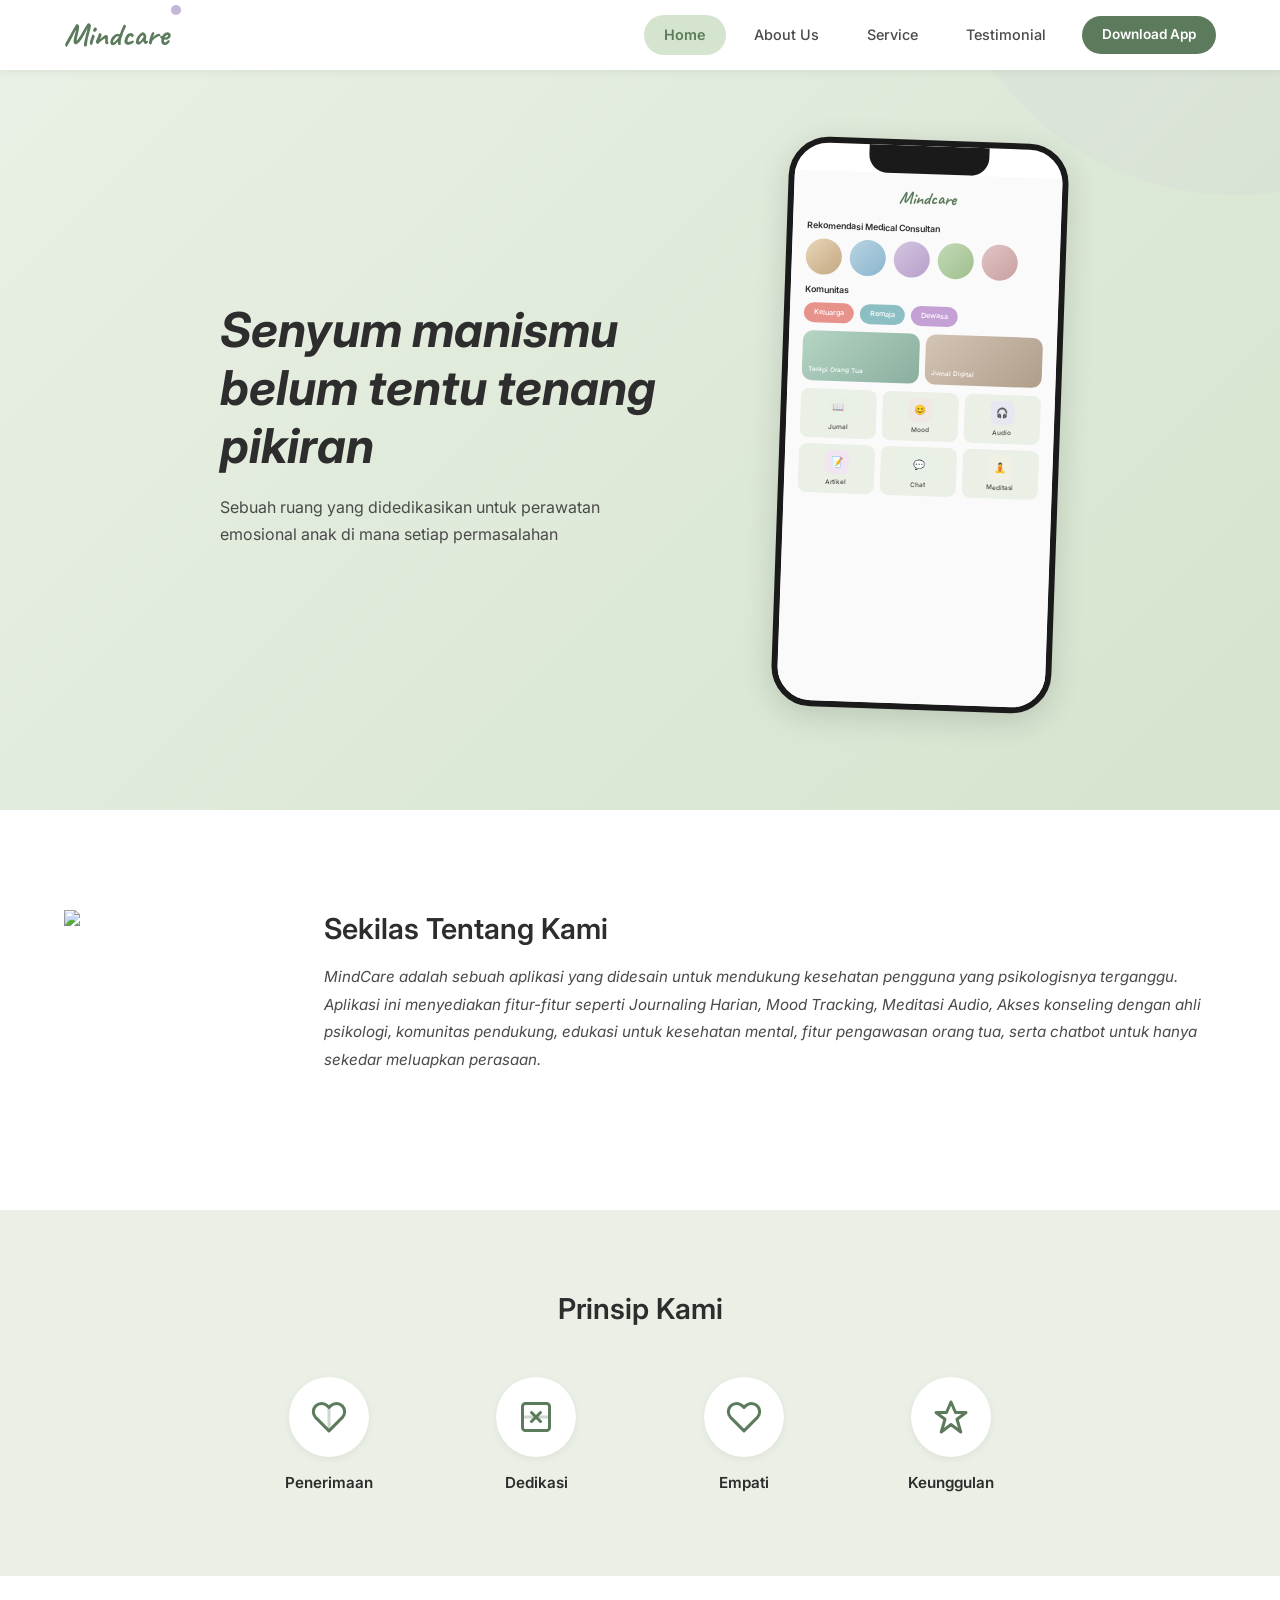
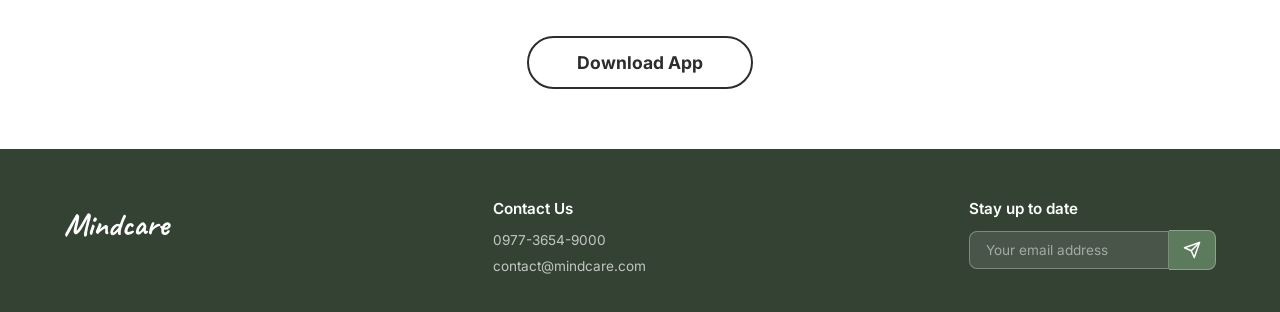
==== index.html @ 581509e9 "/MindCare" ====
<!DOCTYPE html>
<html lang="id">
<head>
  <meta charset="UTF-8">
  <meta name="viewport" content="width=device-width, initial-scale=1.0">
  <title>MindCare - Perawatan Emosional untuk Kesehatan Mental</title>
  <meta name="description" content="MindCare adalah aplikasi yang didesain untuk mendukung kesehatan mental pengguna. Journaling Harian, Mood Tracking, Meditasi Audio, dan konseling profesional.">
  <link rel="stylesheet" href="style.css">
</head>
<body>

  <!-- ===== NAVIGATION ===== -->
  <nav class="navbar" id="navbar">
    <div class="container">
      <div class="nav-logo" id="nav-logo">Mindcare</div>
      <div class="nav-links" id="nav-links">
        <a href="#" data-page="home" class="active">Home</a>
        <a href="#" data-page="about">About Us</a>
        <a href="#" data-page="service">Service</a>
        <a href="#" data-page="testimonial">Testimonial</a>
 <a href="../mindcare-mobile/index.html" class="nav-download" id="nav-download-btn" target="_blank">Download App</a>
      </div>
      <div class="hamburger" id="hamburger">
        <span></span>
        <span></span>
        <span></span>
      </div>
    </div>
  </nav>
  <div class="nav-overlay" id="nav-overlay"></div>

  <!-- ========================================
       PAGE: HOME
       ======================================== -->
  <main id="page-home" class="page active">

    <!-- Hero Section -->
    <section class="hero" id="hero">
      <div class="container">
        <div class="hero-content animate-on-scroll">
          <h1>Senyum manismu belum tentu tenang pikiran</h1>
          <p>Sebuah ruang yang didedikasikan untuk perawatan emosional anak di mana setiap permasalahan</p>
        </div>
        <div class="hero-phone">
          <div class="phone-mockup">
            <div class="phone-notch"></div>
            <div class="phone-screen">
              <div class="phone-header">Mindcare</div>
              
              <div class="phone-section-title">Rekomendasi Medical Consultan</div>
              <div class="phone-avatars">
                <div class="phone-avatar" style="background: linear-gradient(135deg, #E8D5B7, #C4A882);"></div>
                <div class="phone-avatar" style="background: linear-gradient(135deg, #B8D4E3, #8BB5CC);"></div>
                <div class="phone-avatar" style="background: linear-gradient(135deg, #D5C4E0, #B5A0C9);"></div>
                <div class="phone-avatar" style="background: linear-gradient(135deg, #C4D9B8, #9EBF8B);"></div>
                <div class="phone-avatar" style="background: linear-gradient(135deg, #E0C4C4, #C9A0A0);"></div>
              </div>

              <div class="phone-section-title">Komunitas</div>
              <div class="phone-categories">
                <span class="phone-category" style="background: #E8928C;">Keluarga</span>
                <span class="phone-category" style="background: #8BBFC4;">Remaja</span>
                <span class="phone-category" style="background: #C4A0D5;">Dewasa</span>
              </div>

              <div class="phone-mini-cards">
                <div class="phone-mini-card" style="background: linear-gradient(135deg, #B5D4C4, #8AAF9E);">Terapi Orang Tua</div>
                <div class="phone-mini-card" style="background: linear-gradient(135deg, #D4C4B5, #AF9E8A);">Jurnal Digital</div>
              </div>

              <div class="phone-features">
                <div class="phone-feature-item">
                  <div class="phone-feature-icon" style="background: #E8F0E5;">📖</div>
                  <span class="phone-feature-label">Jurnal</span>
                </div>
                <div class="phone-feature-item">
                  <div class="phone-feature-icon" style="background: #F0E8E5;">😊</div>
                  <span class="phone-feature-label">Mood</span>
                </div>
                <div class="phone-feature-item">
                  <div class="phone-feature-icon" style="background: #E5E8F0;">🎧</div>
                  <span class="phone-feature-label">Audio</span>
                </div>
                <div class="phone-feature-item">
                  <div class="phone-feature-icon" style="background: #F0E5F0;">📝</div>
                  <span class="phone-feature-label">Artikel</span>
                </div>
                <div class="phone-feature-item">
                  <div class="phone-feature-icon" style="background: #E8F0E8;">💬</div>
                  <span class="phone-feature-label">Chat</span>
                </div>
                <div class="phone-feature-item">
                  <div class="phone-feature-icon" style="background: #F0F0E5;">🧘</div>
                  <span class="phone-feature-label">Meditasi</span>
                </div>
              </div>
            </div>
          </div>
        </div>
      </div>
    </section>

    <!-- About Section -->
    <section class="about-section">
      <div class="container">
        <div class="about-illustration animate-on-scroll slide-left">
        <img src="./images/megang-hati.jpeg" />
        </div>
        <div class="about-text animate-on-scroll slide-right">
          <h2>Sekilas Tentang Kami</h2>
          <p>MindCare adalah sebuah aplikasi yang didesain untuk mendukung kesehatan pengguna yang psikologisnya terganggu. Aplikasi ini menyediakan fitur-fitur seperti Journaling Harian, Mood Tracking, Meditasi Audio, Akses konseling dengan ahli psikologi, komunitas pendukung, edukasi untuk kesehatan mental, fitur pengawasan orang tua, serta chatbot untuk hanya sekedar meluapkan perasaan.</p>
        </div>
      </div>
    </section>

    <!-- Principles Section -->
    <section class="principles-section">
      <h2 class="animate-on-scroll">Prinsip Kami</h2>
      <div class="principles-grid">
        <div class="principle-card animate-on-scroll">
          <div class="principle-icon">
            <svg viewBox="0 0 24 24" fill="none" stroke="currentColor" stroke-width="2" stroke-linecap="round" stroke-linejoin="round">
              <path d="M20.84 4.61a5.5 5.5 0 0 0-7.78 0L12 5.67l-1.06-1.06a5.5 5.5 0 0 0-7.78 7.78l1.06 1.06L12 21.23l7.78-7.78 1.06-1.06a5.5 5.5 0 0 0 0-7.78z"/>
              <path d="M12 5.67L12 21.23" opacity="0.3"/>
            </svg>
          </div>
          <span>Penerimaan</span>
        </div>
        <div class="principle-card animate-on-scroll">
          <div class="principle-icon">
            <svg viewBox="0 0 24 24" fill="none" stroke="currentColor" stroke-width="2" stroke-linecap="round" stroke-linejoin="round">
              <rect x="3" y="3" width="18" height="18" rx="2" ry="2"/>
              <line x1="9" y1="9" x2="15" y2="15"/>
              <line x1="15" y1="9" x2="9" y2="15"/>
              <path d="M3 12h18" opacity="0.3"/>
            </svg>
          </div>
          <span>Dedikasi</span>
        </div>
        <div class="principle-card animate-on-scroll">
          <div class="principle-icon">
            <svg viewBox="0 0 24 24" fill="none" stroke="currentColor" stroke-width="2" stroke-linecap="round" stroke-linejoin="round">
              <path d="M20.84 4.61a5.5 5.5 0 0 0-7.78 0L12 5.67l-1.06-1.06a5.5 5.5 0 0 0-7.78 7.78l1.06 1.06L12 21.23l7.78-7.78 1.06-1.06a5.5 5.5 0 0 0 0-7.78z"/>
            </svg>
          </div>
          <span>Empati</span>
        </div>
        <div class="principle-card animate-on-scroll">
          <div class="principle-icon">
            <svg viewBox="0 0 24 24" fill="none" stroke="currentColor" stroke-width="2" stroke-linecap="round" stroke-linejoin="round">
              <path d="M12 2L9 9H2l6 4.5L5.5 22 12 17l6.5 5L16 13.5 22 9h-7L12 2z"/>
            </svg>
          </div>
          <span>Keunggulan</span>
        </div>
      </div>
    </section>

    <!-- Download CTA -->
    <section class="download-cta">
      <button class="download-btn animate-on-scroll">Download App</button>
    </section>

  </main>

  <!-- ========================================
       PAGE: ABOUT US
       ======================================== -->
  <main id="page-about" class="page">

    <div class="about-page-header">
      <h1 class="animate-on-scroll">Mengenal Lebih Dalam</h1>
    </div>

    <!-- Why We're Here -->
    <section class="about-card">
      <div class="container animate-on-scroll">
        <div class="about-card-image" style="background-image: url('images/about_window.jpg'); background-color: #4A6B5A;"></div>
        <div class="about-card-text">
          <h3>Mengapa Kami Hadir?</h3>
          <p>Stres, bingung mau cerita ke mana, hingga mahalnya biaya konsultasi psikolog sering kali membuat kita merasa buntu. Padahal, emosi yang dibiarkan menumpuk bisa berdampak buruk bagi diri sendiri dan orang lain. MindCare lahir dari keresahan tersebut untuk menjadi teman yang selalu ada dan relevan dengan setiap masalah.</p>
        </div>
      </div>
    </section>

    <!-- Vision & Mission -->
    <section class="vision-section">
      <div class="container">
        <h3 class="animate-on-scroll">Visi dan Misi Kami</h3>
        <h2 class="animate-on-scroll">Membangun Kesadaran, Menjembatani Komunikasi</h2>
        <div class="vision-image animate-on-scroll" style="background-image: url('images/visi-misi.png');"></div>
        <p class="animate-on-scroll">Kesehatan mental anak muda sering kali butuh perhatian khusus. Lewat fitur pengawasan orang tua yang transparan, MindCare membantu menjembatani komunikasi yang sehat, sehingga orang tua bisa lebih peka dan mendukung anak melewati fase sulitnya.</p>
      </div>
    </section>

    <!-- Solution -->
    <section class="solution-section">
      <div class="container">
        <h2 class="animate-on-scroll">Solusi dalam Satu Genggaman</h2>
        <div class="solution-card animate-on-scroll">
          <div class="solution-card-text">
            <p>Lacak perasaanmu dengan Mood Tracking, luapkan semuanya di Journaling, atau tenangkan diri lewat Meditasi Audio. Butuh teman ngobrol sekarang juga? Ada chatbot yang siap mendengarkan. Jika butuh bantuan lebih, kamu bisa langsung terhubung dengan psikolog profesional secara daring.</p>
          </div>
          <div class="solution-card-image" style="background-image: url('images/service_parents.jpg');"></div>
        </div>
      </div>
    </section>

    <!-- Safe Space -->
    <section class="safe-space-section">
      <div class="container">
        <h2 class="animate-on-scroll">Ruang Aman Anda, Tanpa Penghakiman</h2>
        <div class="safe-space-image animate-on-scroll" style="background-image: ur('images/ruang-aman.png');"></div>
        <p class="animate-on-scroll">Belum siap bercerita ke orang terdekat? MindCare siap menjadi support system andalanmu. Lewat komunitas pendukung dan ruang yang privat, mari bersama-sama mengelola stres, meredakan kecemasan, dan belajar mencintai diri sendiri.</p>
      </div>
    </section>

    <section class="download-cta">
      <button class="download-btn animate-on-scroll">Download App</button>
    </section>

  </main>

  <!-- ========================================
       PAGE: SERVICE
       ======================================== -->
  <main id="page-service" class="page">

    <div class="service-page-header">
      <h1 class="animate-on-scroll">Layanan Kami</h1>
      <p class="animate-on-scroll">Bisa digunakan oleh siapa saja?</p>
    </div>

    <section class="service-cards-section">
      <div class="container">

        <!-- Service 1: Diri Sendiri -->
        <div class="service-card animate-on-scroll">
          <div class="service-card-image" style="background-image: url('images/service_self.jpg'); background-color: #7A9E7A;">
            <div class="service-card-overlay">
              <span class="label">Layanan</span>
              <h3>Diri Sendiri</h3>
              <p>Temukan ruang aman untuk memahami emosional, meredakan kecemasan, dan belajar mencintai dirimu sendiri</p>
            </div>
          </div>
          <div class="service-card-side" style="background-image: url('images/service_self.jpg'); background-color: #8BAF8B; filter: brightness(0.9); background-position: right center;"></div>
        </div>

        <!-- Service 2: Orang Tua -->
        <div class="service-card reverse animate-on-scroll">
          <div class="service-card-image" style="background-image: url('images/service_parents.jpg'); background-color: #7A9E7A;">
            <div class="service-card-overlay">
              <h3>Orang Tua</h3>
              <p>Ruang bagi ayah dan ibu untuk berbagi beban, mengatasi stres pengasuhan, dan memahami tumbuh kembang anak</p>
            </div>
          </div>
          <div class="service-card-side" style="background-image: url('images/service_parents.jpg'); background-color: #8BAF8B; filter: brightness(0.9); background-position: left center;"></div>
        </div>

        <!-- Service 3: Psikolog -->
        <div class="service-card animate-on-scroll">
          <div class="service-card-image" style="background-image: url('images/service_psikolog.jpg'); background-color: #7A9E7A;">
            <div class="service-card-overlay">
              <h3>Psikolog</h3>
              <p>Konsultasi privat dimana saja bersama para ahli profesional yang siap mendengarkan dan membimbingmu keluar dari masa sulit</p>
            </div>
          </div>
          <div class="service-card-side" style="background-image: url('images/service_psikolog.jpg'); background-color: #8BAF8B; filter: brightness(0.9); background-position: right center;"></div>
        </div>

      </div>
    </section>

    <!-- Service Advantages -->
    <section class="service-advantages">
      <h2 class="animate-on-scroll">Kelebihan Layanan</h2>
      <div class="advantages-grid">
        <div class="advantage-card animate-on-scroll">
          <svg class="advantage-icon" viewBox="0 0 64 64" fill="none" stroke="currentColor" stroke-width="2">
            <circle cx="32" cy="24" r="10"/>
            <path d="M20 52c0-8 5-14 12-14s12 6 12 14"/>
            <path d="M32 10v-4M32 58v-4M10 32H6M58 32h-4" stroke-dasharray="2 2"/>
            <circle cx="32" cy="32" r="28"/>
          </svg>
          <h4>Layanan Daring</h4>
          <p>Konsultasi melalui video, telepon, chat dengan nyaman di rumah Anda</p>
        </div>
        <div class="advantage-card animate-on-scroll">
          <svg class="advantage-icon" viewBox="0 0 64 64" fill="none" stroke="currentColor" stroke-width="2">
            <rect x="14" y="8" width="36" height="48" rx="4"/>
            <circle cx="32" cy="32" r="12"/>
            <path d="M28 32l3 3 5-6"/>
            <line x1="26" y1="14" x2="38" y2="14"/>
            <line x1="26" y1="50" x2="38" y2="50"/>
          </svg>
          <h4>Layanan Tatap Muka</h4>
          <p>Sebuah ruang yang ramah, elas menemukan nyaman di rumah Anda</p>
        </div>
        <div class="advantage-card animate-on-scroll">
          <svg class="advantage-icon" viewBox="0 0 64 64" fill="none" stroke="currentColor" stroke-width="2">
            <circle cx="32" cy="20" r="14"/>
            <path d="M24 20h16"/>
            <path d="M32 12v16"/>
            <path d="M32 34v10"/>
            <path d="M24 52h16"/>
            <rect x="22" y="48" width="20" height="8" rx="2"/>
          </svg>
          <h4>Jam Fleksibel</h4>
          <p>Jam yang bisa disesuaikan dengan kebutuhan Anda</p>
        </div>
      </div>
    </section>

    <section class="download-cta">
      <button class="download-btn animate-on-scroll">Download App</button>
    </section>

  </main>

  <!-- ========================================
       PAGE: TESTIMONIAL
       ======================================== -->
  <main id="page-testimonial" class="page">

    <div class="testimonial-page-header">
      <h1 class="animate-on-scroll">Apa Kata Mereka?</h1>
    </div>

    <section class="testimonial-cards-section">
      <div class="container">

        <!-- Testimonial 1 -->
        <div class="testimonial-card animate-on-scroll">
          <div class="testimonial-card-image circle-mask">
            <div class="circle-img" style="background-image: url('images/testimonial1.jpg'); background-color: #C4A882;"></div>
          </div>
          <div class="testimonial-card-text">
            <p>"Sebagai psikolog yang sehari-hari menangani klien dengan gangguan kecemasan dan depresi ringan hingga sedang, saya melihat MindCare sebagai alat pendamping yang sangat membantu. Yang paling saya apresiasi adalah fitur pengawasan orang tua yang tetap menghormati privasi remaja — orang tua bisa melihat ringkasan suasana hati tanpa membaca detail jurnal anak. Ini langkah bijak untuk mencegah risiko sekaligus membangun komunikasi sehat dalam keluarga.<br><br><strong>Fitur Mood Tracking</strong> dan <strong>Journaling Harian</strong> yang terstruktur membantu klien saya lebih sadar akan pola emosi mereka. Saya juga sering merekomendasikan sesi <strong>Meditasi Audio</strong> singkat (5-10 menit) sebagai teknik grounding ketika serangan panik muncul. Edukasi kesehatan mental yang disajikan dengan bahasa ringan dan berbasis bukti ilmiah juga sangat membantu mengurangi stigma. MindCare bukan pengganti terapi tatap muka, tapi ia adalah jembatan yang aman dan profesional menuju pemulihan."</p>
          </div>
        </div>

        <!-- Testimonial 2 -->
        <div class="testimonial-card reverse animate-on-scroll">
          <div class="testimonial-card-text">
            <p>"Awalnya saya ragu mau curhat ke psikolog karena malu dan takut dihakimi. Tapi kondisi saya semakin buruk: sering overthinking, sulit tidur, dan tiba-tiba merasa kosong. Sejak instal MindCare, saya mulai pelan-pelan. Fitur chatbot benar-benar penyelamat di tengah malam — saya bisa meluapkan semua isi kepala tanpa takut dinilai. Chatbot-nya tidak kaku, responsnya hangat seperti ngobrol dengan teman.<br><br>Saya juga rutin melakukan <strong>Mood Tracking</strong> dan jadi sadar bahwa suasana hati saya drop setiap hari Minggu malam. Dari artikel edukasi di aplikasi, saya belajar bahwa itu tanda <strong>Sunday Blues</strong> yang serius. Lalu saya ikut komunitas online-nya, di sana ada banyak orang dengan cerita serupa. Rasanya lega tidak sendirian.<br><br>Bulan lalu saya akhirnya berani mencoba sesi konseling online dengan psikolog MindCare. Ternyata tidak seseram yang saya bayangkan. Sekarang saya sudah lebih teratur jurnal, meditasi, dan jauh lebih tenang. Aplikasi ini seperti saku kecil yang selalu siap mendengar."</p>
          </div>
          <div class="testimonial-card-image circle-mask">
            <div class="circle-img" style="background-image: url('images/testimonial2.jpg'); background-color: #5C7A5C;"></div>
          </div>
        </div>

        <!-- Testimonial 3 -->
        <div class="testimonial-card animate-on-scroll">
          <div class="testimonial-card-image circle-mask">
            <div class="circle-img" style="background-image: url('images/testimonial3.jpg'); background-color: #C4B882;"></div>
          </div>
          <div class="testimonial-card-text">
            <p>"Anak saya yang remaja sering terlihat tertutup dan mudah marah. Saya khawatir, tapi kalau langsung ditanya langsung dia malah semakin menjadi. Lewat fitur pengawasan orang tua di MindCare, saya bisa melihat laporan suasana hati anak tanpa mengintip privacy-nya. Saat indikator 'stres tinggi' muncul beberapa hari berturut-turut, aplikasi memberi notifikasi untuk saya agar lebih mendukung.<br><br>Saya jadi bisa mendekatinya dengan cara yang lebih lembut. Fitur ini bukan untuk memata-matai, tapi untuk menyelamatkan."</p>
          </div>
        </div>

      </div>
    </section>

    <section class="download-cta">
      <button class="download-btn animate-on-scroll">Download App</button>
    </section>

  </main>

  <!-- ===== FOOTER ===== -->
  <footer class="footer">
    <div class="container">
      <div class="footer-logo">Mindcare</div>
      <div class="footer-contact">
        <h4>Contact Us</h4>
        <p>0977-3654-9000</p>
        <p>contact@mindcare.com</p>
      </div>
      <div class="footer-subscribe">
        <h4>Stay up to date</h4>
        <div class="email-input">
          <input type="email" placeholder="Your email address" id="email-subscribe">
          <button type="button" aria-label="Subscribe">
            <svg viewBox="0 0 24 24" fill="none" stroke="currentColor" stroke-width="2" stroke-linecap="round" stroke-linejoin="round">
              <line x1="22" y1="2" x2="11" y2="13"/>
              <polygon points="22 2 15 22 11 13 2 9 22 2"/>
            </svg>
          </button>
        </div>
      </div>
    </div>
  </footer>

  <script src="script.js"></script>
</body>
</html>
---- style.css ----
/* ============================================
   MindCare - Mental Health Application Website
   Color Palette: Sage Green, Cream, Lavender
   ============================================ */

@import url('https://fonts.googleapis.com/css2?family=Caveat:wght@400;500;600;700&family=Inter:wght@300;400;500;600;700&display=swap');

/* ---- CSS Custom Properties ---- */
:root {
  --sage: #8BAF8B;
  --sage-light: #D4E4CE;
  --sage-lighter: #EAF0E5;
  --sage-dark: #5C7A5C;
  --sage-muted: #A8C5A0;
  --sage-card: #B5D2A8;
  --cream: #FAF8F3;
  --lavender: #C4B5D9;
  --lavender-light: #E0D8EC;
  --dark-green: #344234;
  --dark: #1E1E1E;
  --text-dark: #2D2D2D;
  --text-body: #4A4A4A;
  --text-light: #6B6B6B;
  --white: #FFFFFF;
  --shadow-sm: 0 2px 8px rgba(0, 0, 0, 0.06);
  --shadow-md: 0 4px 16px rgba(0, 0, 0, 0.1);
  --shadow-lg: 0 8px 32px rgba(0, 0, 0, 0.14);
  --radius-sm: 8px;
  --radius-md: 16px;
  --radius-lg: 24px;
  --radius-xl: 36px;
  --transition: all 0.3s cubic-bezier(0.4, 0, 0.2, 1);
  --font-logo: 'Caveat', cursive;
  --font-body: 'Inter', sans-serif;
}

/* ---- Reset & Base ---- */
*, *::before, *::after {
  margin: 0;
  padding: 0;
  box-sizing: border-box;
}

html {
  scroll-behavior: smooth;
  font-size: 16px;
}

body {
  font-family: var(--font-body);
  color: var(--text-dark);
  background: var(--cream);
  line-height: 1.6;
  overflow-x: hidden;
}

h1, h2, h3, h4, h5, h6 {
  line-height: 1.3;
  font-weight: 600;
}

a {
  text-decoration: none;
  color: inherit;
}

ul {
  list-style: none;
}

img {
  max-width: 100%;
  height: auto;
  display: block;
}

.container {
  max-width: 1200px;
  margin: 0 auto;
  padding: 0 24px;
}

/* ---- Page Visibility ---- */
.page {
  display: none;
}

.page.active {
  display: block;
  animation: fadeIn 0.4s ease;
}

@keyframes fadeIn {
  from { opacity: 0; transform: translateY(10px); }
  to { opacity: 1; transform: translateY(0); }
}

/* ===========================
   NAVIGATION
   =========================== */
.navbar {
  position: fixed;
  top: 0;
  left: 0;
  width: 100%;
  z-index: 1000;
  background: var(--white);
  box-shadow: var(--shadow-sm);
  transition: var(--transition);
}

.navbar .container {
  display: flex;
  align-items: center;
  justify-content: space-between;
  height: 70px;
}

.nav-logo {
  font-family: var(--font-logo);
  font-size: 2rem;
  font-weight: 700;
  color: var(--sage-dark);
  cursor: pointer;
  position: relative;
}

.nav-logo::after {
  content: '';
  position: absolute;
  top: -4px;
  right: -12px;
  width: 10px;
  height: 10px;
  border-radius: 50%;
  background: var(--lavender);
}

.nav-links {
  display: flex;
  align-items: center;
  gap: 8px;
}

.nav-links a {
  padding: 8px 20px;
  border-radius: 20px;
  font-size: 0.9rem;
  font-weight: 500;
  color: var(--text-body);
  transition: var(--transition);
  position: relative;
}

.nav-links a:hover {
  color: var(--sage-dark);
  background: var(--sage-lighter);
}

.nav-links a.active {
  background: var(--sage-light);
  color: var(--sage-dark);
  font-weight: 600;
}

.nav-links .nav-download {
  background: var(--sage-dark);
  color: var(--white);
  font-weight: 600;
  padding: 8px 20px;
  border-radius: 20px;
  margin-left: 8px;
  font-size: 0.85rem;
}

.nav-links .nav-download:hover {
  background: var(--sage);
  transform: translateY(-1px);
  box-shadow: var(--shadow-sm);
}

/* Hamburger */
.hamburger {
  display: none;
  flex-direction: column;
  gap: 5px;
  cursor: pointer;
  padding: 6px;
  z-index: 1001;
}

.hamburger span {
  width: 26px;
  height: 3px;
  background: var(--text-dark);
  border-radius: 3px;
  transition: var(--transition);
}

.hamburger.open span:nth-child(1) {
  transform: rotate(45deg) translate(5px, 6px);
}

.hamburger.open span:nth-child(2) {
  opacity: 0;
}

.hamburger.open span:nth-child(3) {
  transform: rotate(-45deg) translate(5px, -6px);
}

/* ===========================
   HERO SECTION
   =========================== */
.hero {
  padding: 120px 0 80px;
  background: linear-gradient(135deg, var(--sage-lighter) 0%, var(--sage-light) 100%);
  min-height: 90vh;
  display: flex;
  align-items: center;
  position: relative;
  overflow: hidden;
}

.hero::before {
  content: '';
  position: absolute;
  top: -50%;
  right: -20%;
  width: 600px;
  height: 600px;
  border-radius: 50%;
  background: rgba(196, 181, 217, 0.1);
  pointer-events: none;
}

.hero .container {
  display: flex;
  align-items: center;
  justify-content: space-between;
  gap: 60px;
}

.hero-content {
  flex: 1;
  max-width: 500px;
}

.hero-content h1 {
  font-family: var(--font-body);
  font-size: 3rem;
  font-weight: 700;
  color: var(--text-dark);
  margin-bottom: 20px;
  line-height: 1.2;
  font-style: italic;
}

.hero-content p {
  font-size: 1rem;
  color: var(--text-body);
  max-width: 380px;
  line-height: 1.7;
}

.hero-phone {
  flex-shrink: 0;
}

/* ---- Phone Mockup ---- */
.phone-mockup {
  width: 280px;
  height: 570px;
  border-radius: 40px;
  border: 6px solid #1a1a1a;
  background: var(--white);
  position: relative;
  overflow: hidden;
  box-shadow: 
    var(--shadow-lg),
    inset 0 0 0 2px rgba(255, 255, 255, 0.1);
  transform: rotate(2deg);
  transition: var(--transition);
}

.phone-mockup:hover {
  transform: rotate(0deg) scale(1.02);
}

.phone-notch {
  width: 120px;
  height: 28px;
  background: #1a1a1a;
  border-radius: 0 0 18px 18px;
  margin: 0 auto;
  position: relative;
  z-index: 2;
}

.phone-screen {
  padding: 10px 14px;
  height: calc(100% - 28px);
  overflow: hidden;
  background: #fafafa;
}

.phone-header {
  font-family: var(--font-logo);
  font-size: 1.1rem;
  font-weight: 700;
  color: var(--sage-dark);
  margin-bottom: 10px;
  text-align: center;
}

.phone-section-title {
  font-size: 0.55rem;
  font-weight: 600;
  color: var(--text-dark);
  margin-bottom: 6px;
  margin-top: 8px;
}

.phone-avatars {
  display: flex;
  gap: 8px;
  margin-bottom: 8px;
}

.phone-avatar {
  width: 36px;
  height: 36px;
  border-radius: 50%;
  flex-shrink: 0;
}

.phone-categories {
  display: flex;
  gap: 6px;
  flex-wrap: wrap;
  margin-bottom: 8px;
}

.phone-category {
  padding: 4px 10px;
  border-radius: 12px;
  font-size: 0.45rem;
  font-weight: 500;
  color: var(--white);
}

.phone-features {
  display: grid;
  grid-template-columns: repeat(3, 1fr);
  gap: 6px;
  margin-top: 8px;
}

.phone-feature-item {
  display: flex;
  flex-direction: column;
  align-items: center;
  gap: 3px;
  padding: 6px 4px;
  border-radius: 8px;
  background: var(--sage-lighter);
}

.phone-feature-icon {
  width: 24px;
  height: 24px;
  border-radius: 6px;
  display: flex;
  align-items: center;
  justify-content: center;
  font-size: 0.6rem;
}

.phone-feature-label {
  font-size: 0.4rem;
  text-align: center;
  color: var(--text-body);
  font-weight: 500;
}

.phone-mini-cards {
  display: grid;
  grid-template-columns: 1fr 1fr;
  gap: 6px;
  margin-top: 8px;
}

.phone-mini-card {
  height: 50px;
  border-radius: 10px;
  padding: 6px;
  font-size: 0.4rem;
  color: var(--white);
  font-weight: 500;
  display: flex;
  align-items: flex-end;
}

/* ===========================
   ABOUT SECTION (Home)
   =========================== */
.about-section {
  padding: 100px 0;
  background: var(--white);
}

.about-section .container {
  display: flex;
  align-items: flex-start;
  gap: 60px;
}

.about-illustration {
  flex-shrink: 0;
  width: 200px;
  height: 200px;
}

.about-illustration svg {
  width: 100%;
  height: 100%;
}

.about-text {
  flex: 1;
}

.about-text h2 {
  font-size: 1.8rem;
  color: var(--text-dark);
  margin-bottom: 16px;
}

.about-text p {
  font-size: 0.95rem;
  color: var(--text-body);
  line-height: 1.8;
  font-style: italic;
}

/* ===========================
   PRINCIPLES SECTION
   =========================== */
.principles-section {
  padding: 80px 0;
  background: var(--sage-lighter);
}

.principles-section h2 {
  text-align: center;
  font-size: 1.8rem;
  margin-bottom: 50px;
  color: var(--text-dark);
}

.principles-grid {
  display: grid;
  grid-template-columns: repeat(4, 1fr);
  gap: 30px;
  max-width: 800px;
  margin: 0 auto;
}

.principle-card {
  display: flex;
  flex-direction: column;
  align-items: center;
  text-align: center;
  gap: 14px;
}

.principle-icon {
  width: 80px;
  height: 80px;
  border-radius: 50%;
  background: var(--white);
  display: flex;
  align-items: center;
  justify-content: center;
  box-shadow: var(--shadow-sm);
  transition: var(--transition);
}

.principle-icon:hover {
  transform: translateY(-4px);
  box-shadow: var(--shadow-md);
}

.principle-icon svg {
  width: 36px;
  height: 36px;
  color: var(--sage-dark);
}

.principle-card span {
  font-size: 0.95rem;
  font-weight: 600;
  color: var(--text-dark);
}

/* ===========================
   DOWNLOAD CTA
   =========================== */
.download-cta {
  padding: 60px 0;
  text-align: center;
  background: var(--white);
}

.download-btn {
  display: inline-block;
  padding: 14px 48px;
  border: 2.5px solid var(--text-dark);
  border-radius: 40px;
  font-size: 1.1rem;
  font-weight: 700;
  color: var(--text-dark);
  background: transparent;
  cursor: pointer;
  transition: var(--transition);
  font-family: var(--font-body);
}

.download-btn:hover {
  background: var(--sage-dark);
  color: var(--white);
  border-color: var(--sage-dark);
  transform: translateY(-2px);
  box-shadow: var(--shadow-md);
}

/* ===========================
   ABOUT US PAGE
   =========================== */
.about-page-header {
  padding: 110px 0 40px;
  text-align: center;
  background: var(--cream);
}

.about-page-header h1 {
  font-size: 2.2rem;
  color: var(--text-dark);
}

.about-card {
  padding: 40px 0;
}

.about-card .container {
  display: flex;
  align-items: stretch;
  gap: 0;
  max-width: 900px;
  border-radius: var(--radius-lg);
  overflow: hidden;
  box-shadow: var(--shadow-sm);
}

.about-card.reverse .container {
  flex-direction: row-reverse;
}

.about-card-image {
  flex: 1;
  min-height: 300px;
  background-size: cover;
  background-position: center;
  border-radius: var(--radius-lg);
}

.about-card-text {
  flex: 1;
  padding: 40px 36px;
  background: var(--sage-light);
  display: flex;
  flex-direction: column;
  justify-content: center;
  border-radius: var(--radius-lg);
}

.about-card-text h3 {
  font-size: 1.4rem;
  margin-bottom: 14px;
  color: var(--text-dark);
}

.about-card-text p {
  font-size: 0.9rem;
  color: var(--text-body);
  line-height: 1.7;
  font-style: italic;
}

/* Vision Section */
.vision-section {
  padding: 60px 0;
  text-align: center;
  background: var(--cream);
}

.vision-section h3 {
  font-size: 1.1rem;
  color: var(--sage-dark);
  margin-bottom: 8px;
}

.vision-section h2 {
  font-size: 1.6rem;
  color: var(--text-dark);
  margin-bottom: 30px;
}

.vision-image {
  width: 100%;
  max-width: 800px;
  height: 350px;
  margin: 0 auto 24px;
  border-radius: var(--radius-lg);
  background-size: cover;
  background-position: center;
  box-shadow: var(--shadow-sm);
}

.vision-section > .container > p {
  max-width: 700px;
  margin: 0 auto;
  font-size: 0.95rem;
  color: var(--text-body);
  line-height: 1.7;
  font-style: italic;
}

/* Solution Section */
.solution-section {
  padding: 60px 0;
  text-align: center;
  background: var(--cream);
}

.solution-section h2 {
  font-size: 1.6rem;
  color: var(--text-dark);
  margin-bottom: 30px;
}

.solution-card {
  display: flex;
  gap: 0;
  max-width: 800px;
  margin: 0 auto;
  border-radius: var(--radius-lg);
  overflow: hidden;
  box-shadow: var(--shadow-sm);
}

.solution-card-text {
  flex: 1;
  padding: 36px 30px;
  background: var(--sage-light);
  display: flex;
  align-items: center;
  text-align: left;
  border-radius: var(--radius-lg);
}

.solution-card-text p {
  font-size: 0.9rem;
  color: var(--text-body);
  line-height: 1.7;
  font-style: italic;
}

.solution-card-image {
  flex: 1;
  min-height: 280px;
  background-size: cover;
  background-position: center;
  border-radius: var(--radius-lg);
}

/* Safe Space Section */
.safe-space-section {
  padding: 60px 0;
  text-align: center;
  background: var(--cream);
}

.safe-space-section h2 {
  font-size: 1.5rem;
  color: var(--text-dark);
  margin-bottom: 30px;
}

.safe-space-image {
  width: 100%;
  max-width: 800px;
  height: 350px;
  margin: 0 auto 24px;
  border-radius: var(--radius-lg);
  background-size: cover;
  background-position: center;
  box-shadow: var(--shadow-sm);
}

.safe-space-section > .container > p {
  max-width: 700px;
  margin: 0 auto;
  font-size: 0.95rem;
  color: var(--text-body);
  line-height: 1.7;
  font-style: italic;
}

/* ===========================
   SERVICE PAGE
   =========================== */
.service-page-header {
  padding: 110px 0 10px;
  text-align: center;
  background: var(--cream);
}

.service-page-header h1 {
  font-size: 2.2rem;
  color: var(--text-dark);
  margin-bottom: 8px;
}

.service-page-header p {
  font-size: 1rem;
  color: var(--text-body);
}

.service-cards-section {
  padding: 40px 0;
  background: var(--cream);
}

.service-card {
  max-width: 700px;
  margin: 30px auto;
  display: flex;
  align-items: stretch;
  border-radius: var(--radius-lg);
  overflow: hidden;
  box-shadow: var(--shadow-sm);
  position: relative;
  min-height: 280px;
}

.service-card.reverse {
  flex-direction: row-reverse;
}

.service-card-image {
  flex: 1;
  min-height: 280px;
  background-size: cover;
  background-position: center;
  position: relative;
}

.service-card-overlay {
  position: absolute;
  bottom: 0;
  left: 0;
  right: 0;
  top: 0;
  background: linear-gradient(180deg, rgba(92, 122, 92, 0.3) 0%, rgba(92, 122, 92, 0.7) 100%);
  display: flex;
  flex-direction: column;
  justify-content: center;
  padding: 24px;
  color: var(--white);
}

.service-card-overlay h3 {
  font-size: 1.3rem;
  margin-bottom: 10px;
}

.service-card-overlay .label {
  display: inline-block;
  padding: 4px 14px;
  background: rgba(255, 255, 255, 0.25);
  border-radius: 12px;
  font-size: 0.7rem;
  font-weight: 500;
  margin-bottom: 10px;
  width: fit-content;
}

.service-card-overlay p {
  font-size: 0.85rem;
  line-height: 1.6;
  font-style: italic;
}

.service-card-side {
  flex: 1;
  background-size: cover;
  background-position: center;
  min-height: 280px;
}

/* Service Advantages */
.service-advantages {
  padding: 60px 0;
  text-align: center;
  background: var(--cream);
}

.service-advantages h2 {
  font-size: 1.6rem;
  color: var(--text-dark);
  margin-bottom: 40px;
}

.advantages-grid {
  display: grid;
  grid-template-columns: repeat(3, 1fr);
  gap: 30px;
  max-width: 700px;
  margin: 0 auto;
}

.advantage-card {
  display: flex;
  flex-direction: column;
  align-items: center;
  text-align: center;
  padding: 24px 16px;
  background: var(--sage-lighter);
  border-radius: var(--radius-lg);
  transition: var(--transition);
}

.advantage-card:hover {
  transform: translateY(-4px);
  box-shadow: var(--shadow-md);
}

.advantage-icon {
  width: 64px;
  height: 64px;
  margin-bottom: 14px;
  color: var(--sage-dark);
}

.advantage-card h4 {
  font-size: 1rem;
  color: var(--sage-dark);
  margin-bottom: 6px;
}

.advantage-card p {
  font-size: 0.8rem;
  color: var(--text-light);
  line-height: 1.5;
}

/* ===========================
   TESTIMONIAL PAGE
   =========================== */
.testimonial-page-header {
  padding: 110px 0 40px;
  text-align: center;
  background: var(--cream);
}

.testimonial-page-header h1 {
  font-size: 2.2rem;
  color: var(--text-dark);
}

.testimonial-cards-section {
  padding: 20px 0 40px;
  background: var(--cream);
}

.testimonial-card {
  max-width: 850px;
  margin: 40px auto;
  display: flex;
  align-items: stretch;
  gap: 0;
  border-radius: var(--radius-lg);
  overflow: hidden;
  box-shadow: var(--shadow-sm);
  min-height: 320px;
}

.testimonial-card.reverse {
  flex-direction: row-reverse;
}

.testimonial-card-image {
  flex: 0 0 280px;
  background-size: cover;
  background-position: center;
}

.testimonial-card-image.circle-mask {
  flex: 0 0 250px;
  display: flex;
  align-items: center;
  justify-content: center;
  padding: 20px;
  background: var(--cream);
}

.testimonial-card-image.circle-mask .circle-img {
  width: 200px;
  height: 200px;
  border-radius: 50%;
  background-size: cover;
  background-position: center;
  box-shadow: var(--shadow-md);
}

.testimonial-card-text {
  flex: 1;
  padding: 32px 28px;
  background: var(--sage-card);
  color: var(--text-dark);
  display: flex;
  align-items: center;
  border-radius: var(--radius-md);
}

.testimonial-card-text p {
  font-size: 0.85rem;
  line-height: 1.7;
  font-style: italic;
}

.testimonial-card-text p strong {
  font-style: normal;
}

/* ===========================
   FOOTER
   =========================== */
.footer {
  background: var(--dark-green);
  padding: 50px 0 30px;
  color: var(--white);
}

.footer .container {
  display: flex;
  align-items: flex-start;
  justify-content: space-between;
  gap: 40px;
}

.footer-logo {
  font-family: var(--font-logo);
  font-size: 2rem;
  font-weight: 700;
  color: var(--white);
}

.footer-contact h4 {
  font-size: 0.95rem;
  margin-bottom: 12px;
  font-weight: 600;
}

.footer-contact p {
  font-size: 0.85rem;
  color: rgba(255, 255, 255, 0.7);
  margin-bottom: 4px;
}

.footer-subscribe h4 {
  font-size: 0.95rem;
  margin-bottom: 12px;
  font-weight: 600;
}

.footer-subscribe .email-input {
  display: flex;
  align-items: center;
  gap: 0;
}

.footer-subscribe input {
  padding: 10px 16px;
  border: 1px solid rgba(255, 255, 255, 0.3);
  border-radius: 8px 0 0 8px;
  background: rgba(255, 255, 255, 0.1);
  color: var(--white);
  font-size: 0.85rem;
  outline: none;
  width: 200px;
  font-family: var(--font-body);
}

.footer-subscribe input::placeholder {
  color: rgba(255, 255, 255, 0.5);
}

.footer-subscribe button {
  padding: 10px 14px;
  border: 1px solid rgba(255, 255, 255, 0.3);
  border-left: none;
  border-radius: 0 8px 8px 0;
  background: var(--sage-dark);
  color: var(--white);
  cursor: pointer;
  transition: var(--transition);
  display: flex;
  align-items: center;
  justify-content: center;
}

.footer-subscribe button:hover {
  background: var(--sage);
}

.footer-subscribe button svg {
  width: 18px;
  height: 18px;
}

/* ===========================
   SCROLL ANIMATIONS
   =========================== */
.animate-on-scroll {
  opacity: 0;
  transform: translateY(30px);
  transition: opacity 0.6s ease, transform 0.6s ease;
}

.animate-on-scroll.visible {
  opacity: 1;
  transform: translateY(0);
}

.animate-on-scroll.slide-left {
  transform: translateX(-30px);
}

.animate-on-scroll.slide-left.visible {
  transform: translateX(0);
}

.animate-on-scroll.slide-right {
  transform: translateX(30px);
}

.animate-on-scroll.slide-right.visible {
  transform: translateX(0);
}

/* ===========================
   RESPONSIVE DESIGN
   =========================== */
@media (max-width: 992px) {
  .hero .container {
    flex-direction: column;
    text-align: center;
    gap: 40px;
  }

  .hero-content {
    max-width: 100%;
  }

  .hero-content h1 {
    font-size: 2.4rem;
  }

  .hero-content p {
    max-width: 100%;
    margin: 0 auto;
  }

  .about-section .container {
    flex-direction: column;
    align-items: center;
    text-align: center;
  }

  .principles-grid {
    grid-template-columns: repeat(2, 1fr);
    gap: 24px;
  }

  .about-card .container,
  .about-card.reverse .container {
    flex-direction: column;
  }

  .about-card-image {
    min-height: 220px;
  }

  .solution-card {
    flex-direction: column;
  }

  .solution-card-image {
    min-height: 220px;
  }

  .testimonial-card,
  .testimonial-card.reverse {
    flex-direction: column;
  }

  .testimonial-card-image {
    flex: 0 0 250px;
  }

  .testimonial-card-image.circle-mask {
    flex: 0 0 auto;
    padding: 30px;
  }

  .service-card,
  .service-card.reverse {
    flex-direction: column;
  }

  .service-card-side {
    min-height: 220px;
  }

  .advantages-grid {
    grid-template-columns: repeat(2, 1fr);
  }
}

@media (max-width: 768px) {
  .hamburger {
    display: flex;
  }

  .nav-links {
    position: fixed;
    top: 0;
    right: -100%;
    width: 280px;
    height: 100vh;
    background: var(--white);
    flex-direction: column;
    padding: 90px 30px 30px;
    gap: 8px;
    box-shadow: var(--shadow-lg);
    transition: right 0.3s ease;
    z-index: 999;
  }

  .nav-links.open {
    right: 0;
  }

  .nav-links a {
    width: 100%;
    text-align: center;
    padding: 12px 20px;
  }

  .nav-links .nav-download {
    margin-left: 0;
    margin-top: 8px;
  }

  .hero-content h1 {
    font-size: 2rem;
  }

  .phone-mockup {
    width: 240px;
    height: 490px;
    transform: none;
  }

  .footer .container {
    flex-direction: column;
    gap: 30px;
  }

  .advantages-grid {
    grid-template-columns: 1fr;
    max-width: 300px;
  }

  .principles-grid {
    grid-template-columns: repeat(2, 1fr);
  }
}

@media (max-width: 480px) {
  .hero-content h1 {
    font-size: 1.8rem;
  }

  .about-text h2,
  .principles-section h2 {
    font-size: 1.5rem;
  }

  .phone-mockup {
    width: 220px;
    height: 450px;
  }

  .testimonial-card-image.circle-mask .circle-img {
    width: 160px;
    height: 160px;
  }
}

/* ===========================
   MOBILE OVERLAY
   =========================== */
.nav-overlay {
  display: none;
  position: fixed;
  top: 0;
  left: 0;
  width: 100%;
  height: 100%;
  background: rgba(0, 0, 0, 0.4);
  z-index: 998;
}

.nav-overlay.active {
  display: block;
}
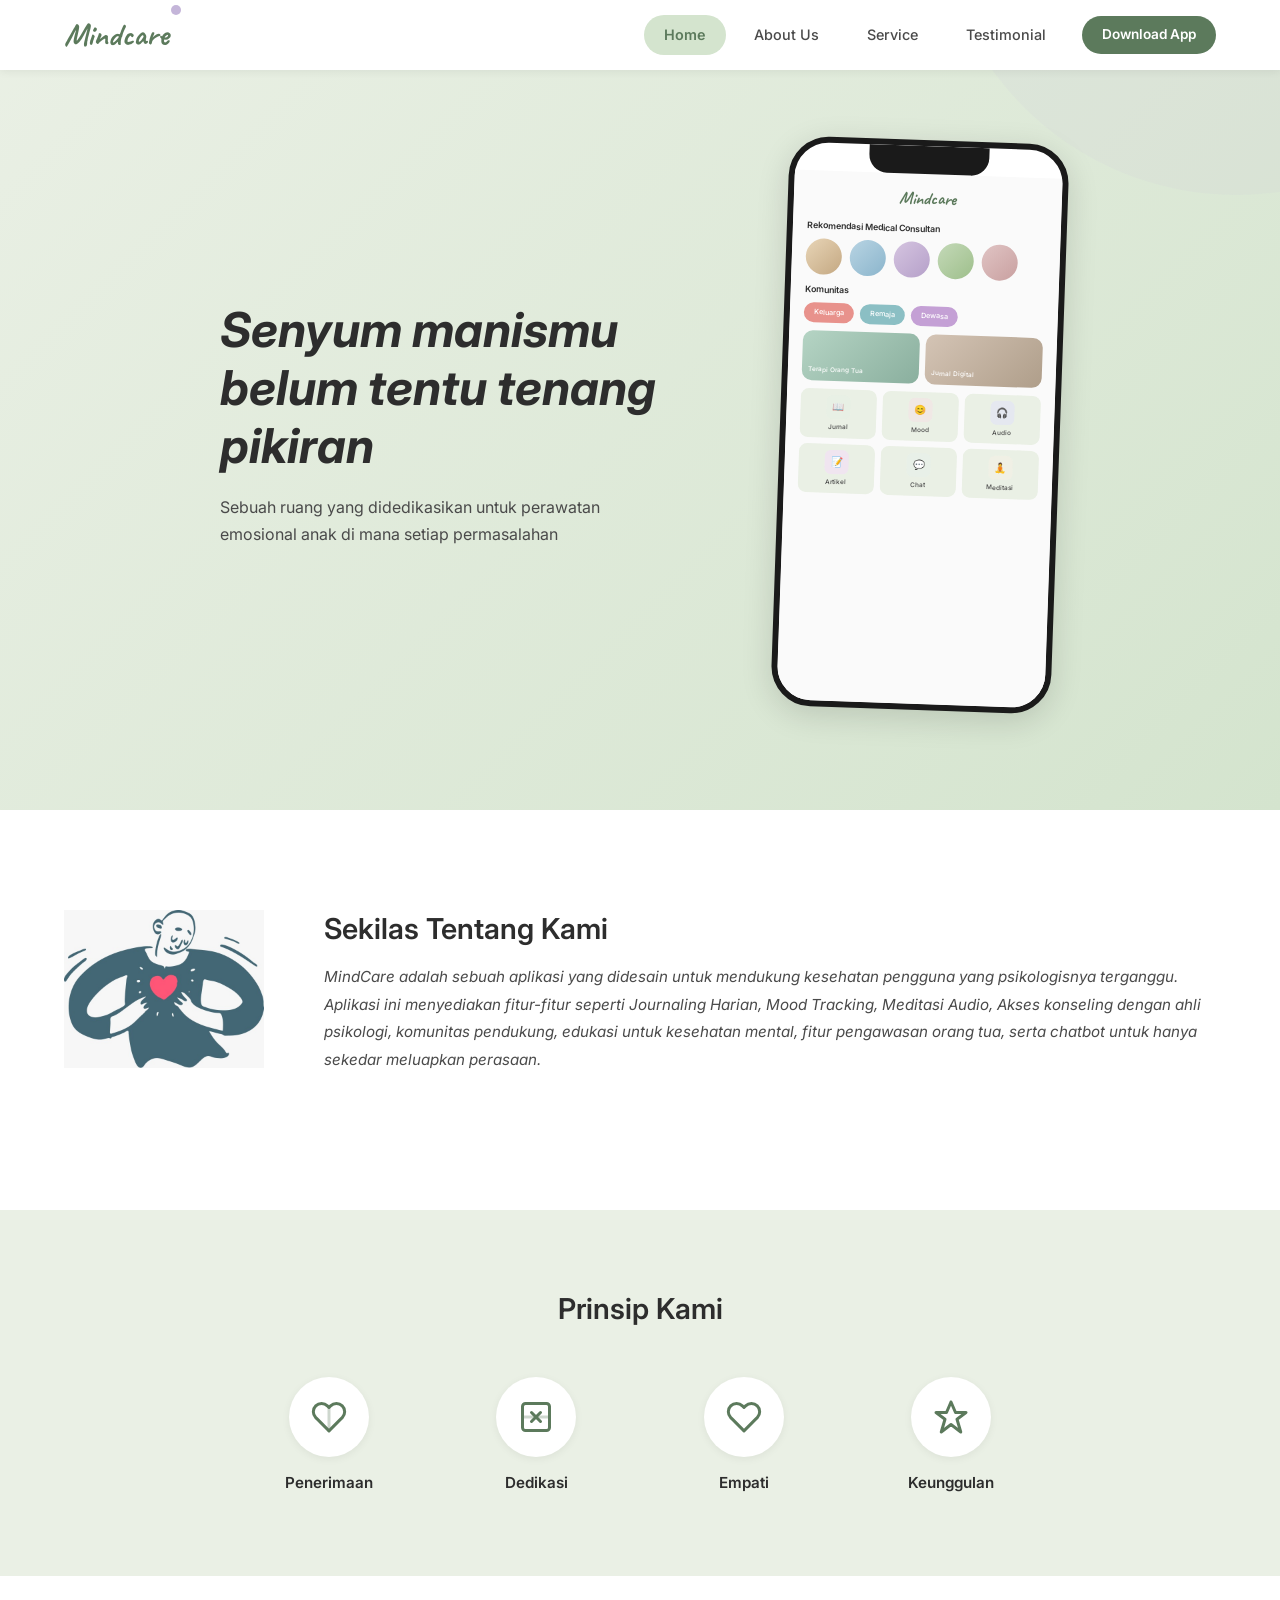
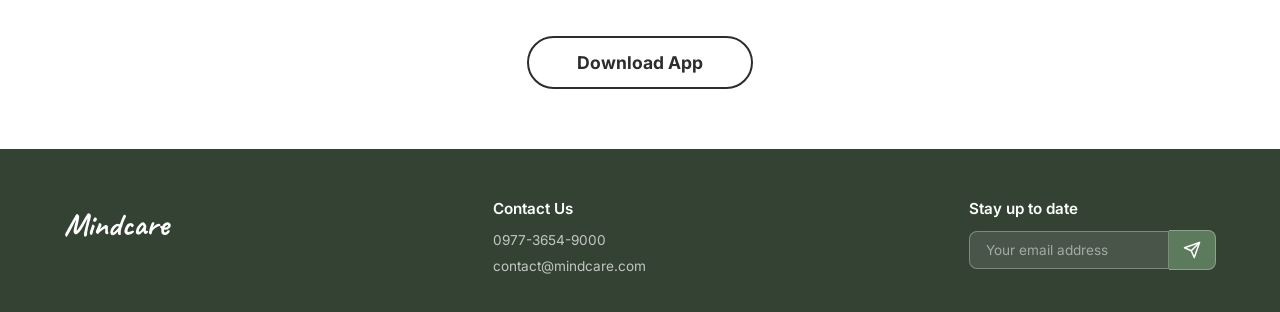
==== commit 2b73c0b4: "Update index.html" ====
--- a/index.html
+++ b/index.html
@@ -210,7 +210,7 @@
     <section class="safe-space-section">
       <div class="container">
         <h2 class="animate-on-scroll">Ruang Aman Anda, Tanpa Penghakiman</h2>
-        <div class="safe-space-image animate-on-scroll" style="background-image: ur('images/ruang-aman.png');"></div>
+        <div class="safe-space-image animate-on-scroll" style="background-image: url('images/ruang-aman.png');"></div>
         <p class="animate-on-scroll">Belum siap bercerita ke orang terdekat? MindCare siap menjadi support system andalanmu. Lewat komunitas pendukung dan ruang yang privat, mari bersama-sama mengelola stres, meredakan kecemasan, dan belajar mencintai diri sendiri.</p>
       </div>
     </section>
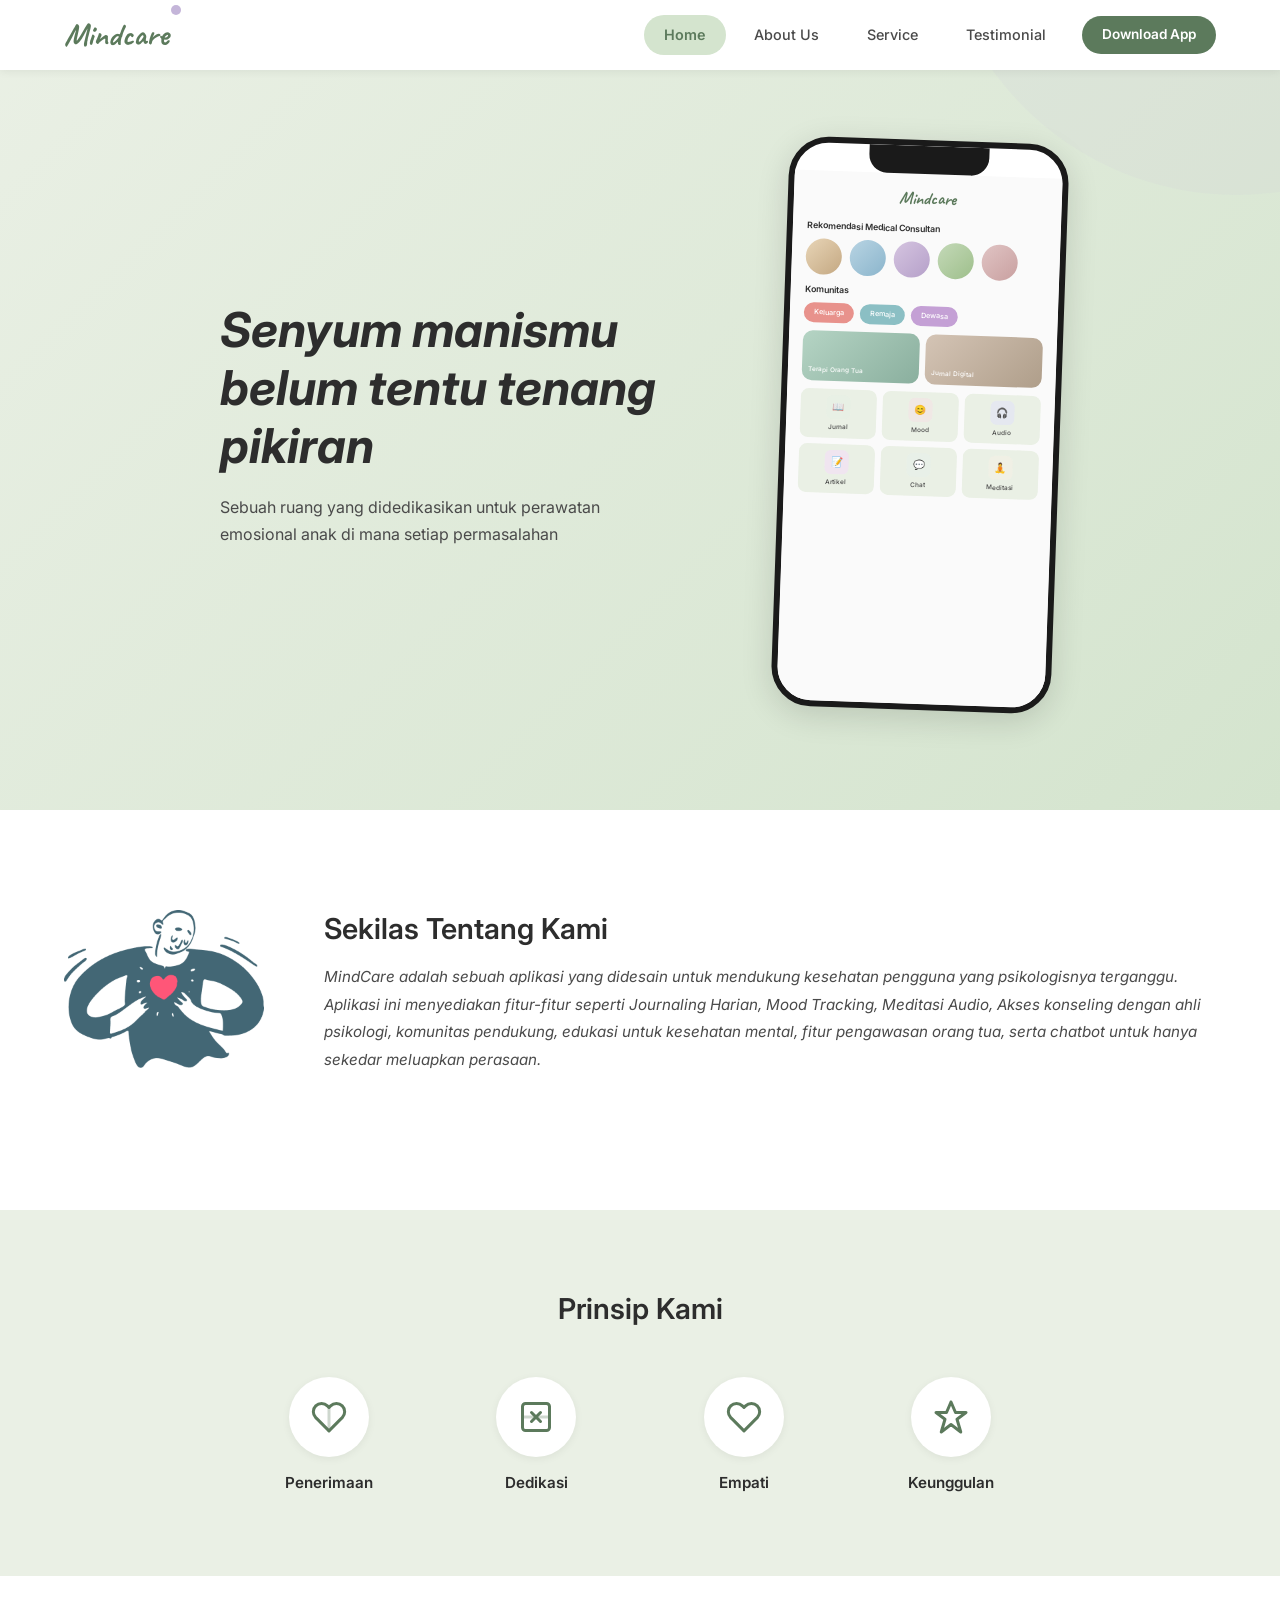
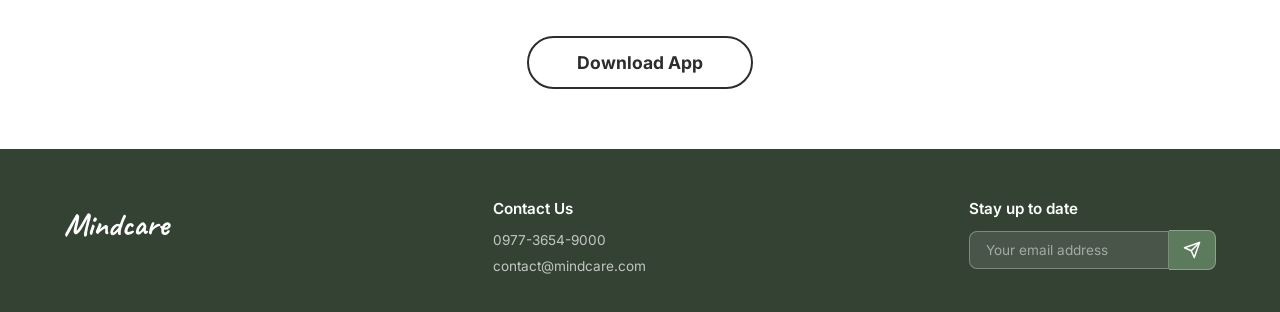
==== commit 9b478866: "Update image source in about section" ====
--- a/index.html
+++ b/index.html
@@ -104,7 +104,7 @@
     <section class="about-section">
       <div class="container">
         <div class="about-illustration animate-on-scroll slide-left">
-        <img src="./images/megang-hati.jpeg" />
+        <img src="./images/loving.png" />
         </div>
         <div class="about-text animate-on-scroll slide-right">
           <h2>Sekilas Tentang Kami</h2>
@@ -174,11 +174,13 @@
 
     <!-- Why We're Here -->
     <section class="about-card">
-      <div class="container animate-on-scroll">
-        <div class="about-card-image" style="background-image: url('images/about_window.jpg'); background-color: #4A6B5A;"></div>
-        <div class="about-card-text">
-          <h3>Mengapa Kami Hadir?</h3>
-          <p>Stres, bingung mau cerita ke mana, hingga mahalnya biaya konsultasi psikolog sering kali membuat kita merasa buntu. Padahal, emosi yang dibiarkan menumpuk bisa berdampak buruk bagi diri sendiri dan orang lain. MindCare lahir dari keresahan tersebut untuk menjadi teman yang selalu ada dan relevan dengan setiap masalah.</p>
+      <div class="container">
+        <h2 class="animate-on-scroll">Mengapa Kami Hadir?</h2>
+        <div class="solution-card animate-on-scroll">
+          <div class="about-card-text">
+            <p>Stres, bingung mau cerita ke mana, hingga mahalnya biaya konsultasi psikolog sering kali membuat kita merasa buntu. Padahal, emosi yang dibiarkan menumpuk bisa berdampak buruk bagi diri sendiri dan orang lain. MindCare lahir dari keresahan tersebut untuk menjadi teman yang selalu ada dan relevan dengan setiap masalah.</p>
+          </div>
+          <div class="about-card-image" style="background-image: url('images/about_window.jpg');"></div>
         </div>
       </div>
     </section>
--- a/style.css
+++ b/style.css
@@ -543,9 +543,10 @@
   background: var(--cream);
 }
 
-.about-page-header h1 {
-  font-size: 2.2rem;
-  color: var(--text-dark);
+.about-page-header h2 {
+  font-size: 1.6rem;
+  color: var(--text-dark);
+  margin-bottom: 30px;
 }
 
 .about-card {
